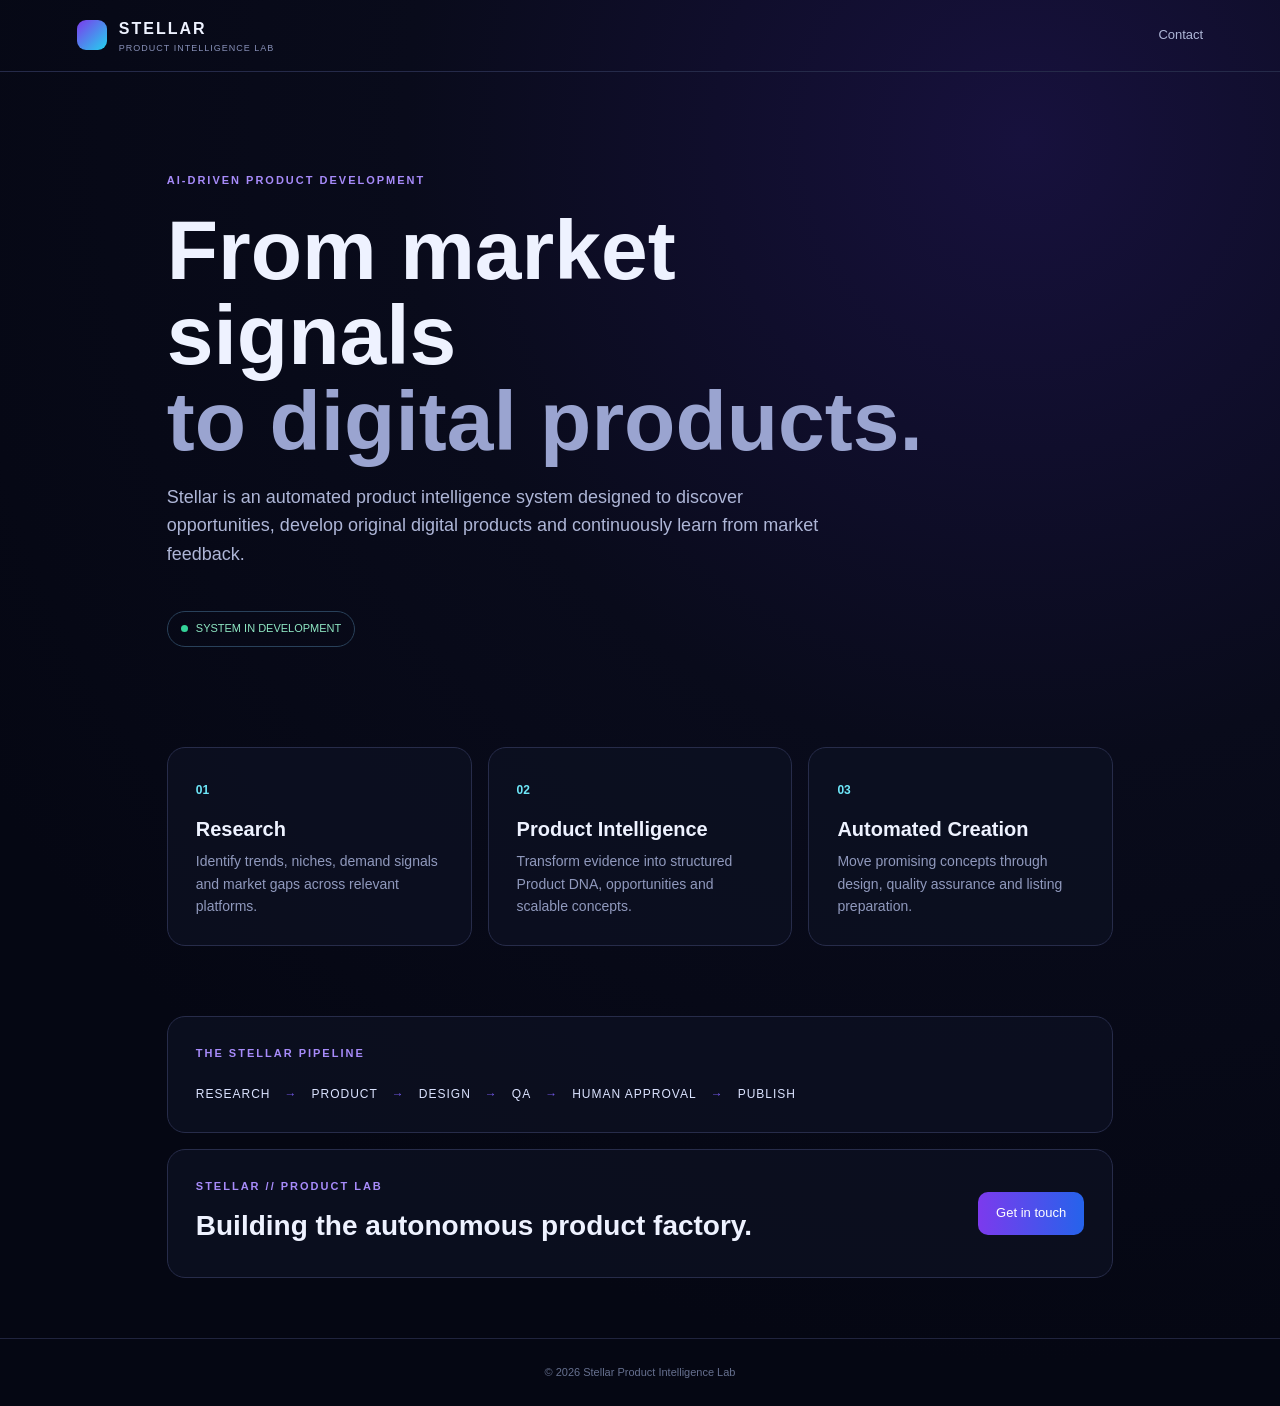
==== index.html @ f50e69cd "Add files via upload" ====
<!doctype html>
<html lang="en">
<head>
  <meta charset="utf-8">
  <meta name="viewport" content="width=device-width, initial-scale=1">
  <title>STELLAR — Product Intelligence Lab</title>
  <meta name="description" content="Stellar is an AI-driven product intelligence lab for discovering and developing original digital products.">
  <link rel="stylesheet" href="style.css">
</head>
<body>
  <header class="nav">
    <div class="brand"><span class="logo"></span><div><strong>STELLAR</strong><small>PRODUCT INTELLIGENCE LAB</small></div></div>
    <a href="#contact">Contact</a>
  </header>

  <main>
    <section class="hero">
      <div class="eyebrow">AI-DRIVEN PRODUCT DEVELOPMENT</div>
      <h1>From market signals<br><span>to digital products.</span></h1>
      <p>Stellar is an automated product intelligence system designed to discover opportunities, develop original digital products and continuously learn from market feedback.</p>
      <div class="status"><span></span> SYSTEM IN DEVELOPMENT</div>
    </section>

    <section class="grid">
      <article><b>01</b><h2>Research</h2><p>Identify trends, niches, demand signals and market gaps across relevant platforms.</p></article>
      <article><b>02</b><h2>Product Intelligence</h2><p>Transform evidence into structured Product DNA, opportunities and scalable concepts.</p></article>
      <article><b>03</b><h2>Automated Creation</h2><p>Move promising concepts through design, quality assurance and listing preparation.</p></article>
    </section>

    <section class="pipeline">
      <div class="eyebrow">THE STELLAR PIPELINE</div>
      <div class="flow"><span>RESEARCH</span><i>→</i><span>PRODUCT</span><i>→</i><span>DESIGN</span><i>→</i><span>QA</span><i>→</i><span>HUMAN APPROVAL</span><i>→</i><span>PUBLISH</span></div>
    </section>

    <section id="contact" class="contact">
      <div><div class="eyebrow">STELLAR // PRODUCT LAB</div><h2>Building the autonomous product factory.</h2></div>
      <a class="button" href="mailto:hello@stellar-product-lab.com">Get in touch</a>
    </section>
  </main>

  <footer>© 2026 Stellar Product Intelligence Lab</footer>
</body>
</html>
---- style.css ----
:root{font-family:Inter,Segoe UI,Arial,sans-serif;color:#eef2ff;background:#050713;line-height:1.6}*{box-sizing:border-box}body{margin:0;background:radial-gradient(circle at 80% 10%,#17113d 0,#090b1b 38%,#050713 75%);min-height:100vh}.nav{height:72px;border-bottom:1px solid #252a49;display:flex;align-items:center;justify-content:space-between;padding:0 6vw}.brand{display:flex;align-items:center;gap:12px}.brand strong{display:block;letter-spacing:2px;font-size:16px}.brand small{display:block;color:#8790b7;font-size:9px;letter-spacing:1px}.logo{width:30px;height:30px;border-radius:9px;background:linear-gradient(135deg,#7c3aed,#22d3ee);display:block}.nav a{color:#aeb6d7;text-decoration:none;font-size:13px}.nav a:hover{color:#fff}main{max-width:1100px;margin:auto;padding:100px 6vw 60px}.eyebrow{color:#a78bfa;font-size:11px;letter-spacing:2px;font-weight:700}.hero{max-width:800px}.hero h1{font-size:clamp(48px,7vw,84px);line-height:1.02;margin:18px 0}.hero h1 span{color:#9aa4d0}.hero p{max-width:680px;color:#aeb6d7;font-size:18px}.status{display:inline-flex;align-items:center;gap:8px;margin-top:24px;border:1px solid #29415a;border-radius:999px;padding:8px 13px;color:#8ee6c2;font-size:11px}.status span{width:7px;height:7px;border-radius:50%;background:#34d399}.grid{display:grid;grid-template-columns:repeat(3,1fr);gap:16px;margin:100px 0 70px}.grid article,.pipeline,.contact{border:1px solid #272c4a;background:rgba(13,16,34,.75);border-radius:18px;padding:28px}.grid b{color:#6ee7f9;font-size:12px}.grid h2{margin:12px 0 5px;font-size:20px}.grid p{margin:0;color:#9099bd;font-size:14px}.pipeline{overflow:auto}.flow{display:flex;align-items:center;gap:14px;min-width:780px;margin-top:22px;color:#dbe3ff;font-size:12px;letter-spacing:1px}.flow i{color:#7357e8;font-style:normal}.contact{margin-top:16px;display:flex;align-items:center;justify-content:space-between;gap:30px}.contact h2{margin:8px 0 0;font-size:28px}.button{background:linear-gradient(90deg,#7c3aed,#2563eb);color:white;text-decoration:none;padding:11px 18px;border-radius:10px;font-size:13px;white-space:nowrap}footer{border-top:1px solid #20243e;color:#66708f;text-align:center;padding:25px;font-size:11px}@media(max-width:760px){main{padding-top:60px}.grid{grid-template-columns:1fr;margin-top:60px}.contact{display:block}.button{display:inline-block;margin-top:20px}}
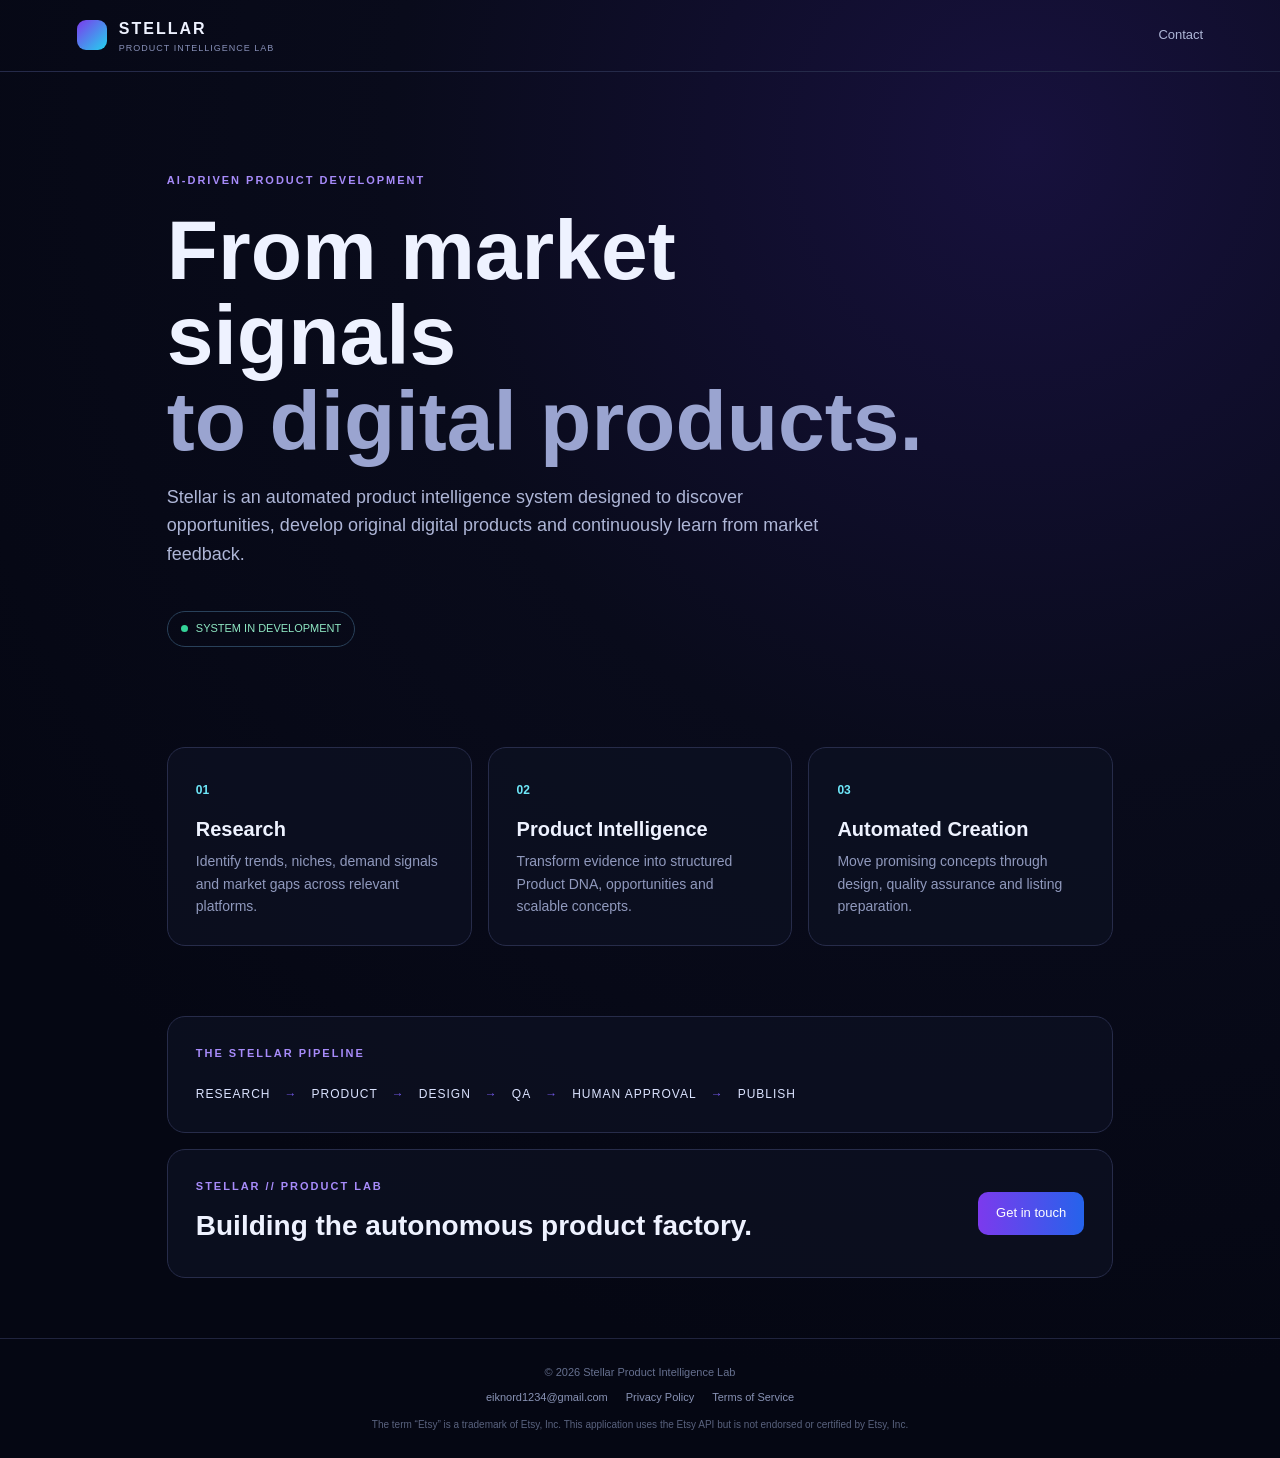
==== commit 63e131bb: "Add files via upload" ====
--- a/index.html
+++ b/index.html
@@ -34,10 +34,18 @@
 
     <section id="contact" class="contact">
       <div><div class="eyebrow">STELLAR // PRODUCT LAB</div><h2>Building the autonomous product factory.</h2></div>
-      <a class="button" href="mailto:hello@stellar-product-lab.com">Get in touch</a>
+      <a class="button" href="mailto:eiknord1234@gmail.com">Get in touch</a>
     </section>
   </main>
 
-  <footer>© 2026 Stellar Product Intelligence Lab</footer>
+  <footer>
+  <div>© 2026 Stellar Product Intelligence Lab</div>
+  <div class="footer-links">
+    <a href="mailto:eiknord1234@gmail.com">eiknord1234@gmail.com</a>
+    <a href="privacy.html">Privacy Policy</a>
+    <a href="terms.html">Terms of Service</a>
+  </div>
+  <div class="etsy-note">The term “Etsy” is a trademark of Etsy, Inc. This application uses the Etsy API but is not endorsed or certified by Etsy, Inc.</div>
+</footer>
 </body>
 </html>
--- a/style.css
+++ b/style.css
@@ -1 +1 @@
-:root{font-family:Inter,Segoe UI,Arial,sans-serif;color:#eef2ff;background:#050713;line-height:1.6}*{box-sizing:border-box}body{margin:0;background:radial-gradient(circle at 80% 10%,#17113d 0,#090b1b 38%,#050713 75%);min-height:100vh}.nav{height:72px;border-bottom:1px solid #252a49;display:flex;align-items:center;justify-content:space-between;padding:0 6vw}.brand{display:flex;align-items:center;gap:12px}.brand strong{display:block;letter-spacing:2px;font-size:16px}.brand small{display:block;color:#8790b7;font-size:9px;letter-spacing:1px}.logo{width:30px;height:30px;border-radius:9px;background:linear-gradient(135deg,#7c3aed,#22d3ee);display:block}.nav a{color:#aeb6d7;text-decoration:none;font-size:13px}.nav a:hover{color:#fff}main{max-width:1100px;margin:auto;padding:100px 6vw 60px}.eyebrow{color:#a78bfa;font-size:11px;letter-spacing:2px;font-weight:700}.hero{max-width:800px}.hero h1{font-size:clamp(48px,7vw,84px);line-height:1.02;margin:18px 0}.hero h1 span{color:#9aa4d0}.hero p{max-width:680px;color:#aeb6d7;font-size:18px}.status{display:inline-flex;align-items:center;gap:8px;margin-top:24px;border:1px solid #29415a;border-radius:999px;padding:8px 13px;color:#8ee6c2;font-size:11px}.status span{width:7px;height:7px;border-radius:50%;background:#34d399}.grid{display:grid;grid-template-columns:repeat(3,1fr);gap:16px;margin:100px 0 70px}.grid article,.pipeline,.contact{border:1px solid #272c4a;background:rgba(13,16,34,.75);border-radius:18px;padding:28px}.grid b{color:#6ee7f9;font-size:12px}.grid h2{margin:12px 0 5px;font-size:20px}.grid p{margin:0;color:#9099bd;font-size:14px}.pipeline{overflow:auto}.flow{display:flex;align-items:center;gap:14px;min-width:780px;margin-top:22px;color:#dbe3ff;font-size:12px;letter-spacing:1px}.flow i{color:#7357e8;font-style:normal}.contact{margin-top:16px;display:flex;align-items:center;justify-content:space-between;gap:30px}.contact h2{margin:8px 0 0;font-size:28px}.button{background:linear-gradient(90deg,#7c3aed,#2563eb);color:white;text-decoration:none;padding:11px 18px;border-radius:10px;font-size:13px;white-space:nowrap}footer{border-top:1px solid #20243e;color:#66708f;text-align:center;padding:25px;font-size:11px}@media(max-width:760px){main{padding-top:60px}.grid{grid-template-columns:1fr;margin-top:60px}.contact{display:block}.button{display:inline-block;margin-top:20px}}
+:root{font-family:Inter,Segoe UI,Arial,sans-serif;color:#eef2ff;background:#050713;line-height:1.6}*{box-sizing:border-box}body{margin:0;background:radial-gradient(circle at 80% 10%,#17113d 0,#090b1b 38%,#050713 75%);min-height:100vh}.nav{height:72px;border-bottom:1px solid #252a49;display:flex;align-items:center;justify-content:space-between;padding:0 6vw}.brand{display:flex;align-items:center;gap:12px}.brand strong{display:block;letter-spacing:2px;font-size:16px}.brand small{display:block;color:#8790b7;font-size:9px;letter-spacing:1px}.logo{width:30px;height:30px;border-radius:9px;background:linear-gradient(135deg,#7c3aed,#22d3ee);display:block}.nav a{color:#aeb6d7;text-decoration:none;font-size:13px}.nav a:hover{color:#fff}main{max-width:1100px;margin:auto;padding:100px 6vw 60px}.eyebrow{color:#a78bfa;font-size:11px;letter-spacing:2px;font-weight:700}.hero{max-width:800px}.hero h1{font-size:clamp(48px,7vw,84px);line-height:1.02;margin:18px 0}.hero h1 span{color:#9aa4d0}.hero p{max-width:680px;color:#aeb6d7;font-size:18px}.status{display:inline-flex;align-items:center;gap:8px;margin-top:24px;border:1px solid #29415a;border-radius:999px;padding:8px 13px;color:#8ee6c2;font-size:11px}.status span{width:7px;height:7px;border-radius:50%;background:#34d399}.grid{display:grid;grid-template-columns:repeat(3,1fr);gap:16px;margin:100px 0 70px}.grid article,.pipeline,.contact{border:1px solid #272c4a;background:rgba(13,16,34,.75);border-radius:18px;padding:28px}.grid b{color:#6ee7f9;font-size:12px}.grid h2{margin:12px 0 5px;font-size:20px}.grid p{margin:0;color:#9099bd;font-size:14px}.pipeline{overflow:auto}.flow{display:flex;align-items:center;gap:14px;min-width:780px;margin-top:22px;color:#dbe3ff;font-size:12px;letter-spacing:1px}.flow i{color:#7357e8;font-style:normal}.contact{margin-top:16px;display:flex;align-items:center;justify-content:space-between;gap:30px}.contact h2{margin:8px 0 0;font-size:28px}.button{background:linear-gradient(90deg,#7c3aed,#2563eb);color:white;text-decoration:none;padding:11px 18px;border-radius:10px;font-size:13px;white-space:nowrap}footer{border-top:1px solid #20243e;color:#66708f;text-align:center;padding:25px 6vw;font-size:11px}.footer-links{display:flex;justify-content:center;gap:18px;flex-wrap:wrap;margin:8px 0}.footer-links a{color:#8993b5;text-decoration:none}.footer-links a:hover{color:#fff}.etsy-note{max-width:850px;margin:10px auto 0;color:#59627e;font-size:10px}@media(max-width:760px){main{padding-top:60px}.grid{grid-template-columns:1fr;margin-top:60px}.contact{display:block}.button{display:inline-block;margin-top:20px}}
